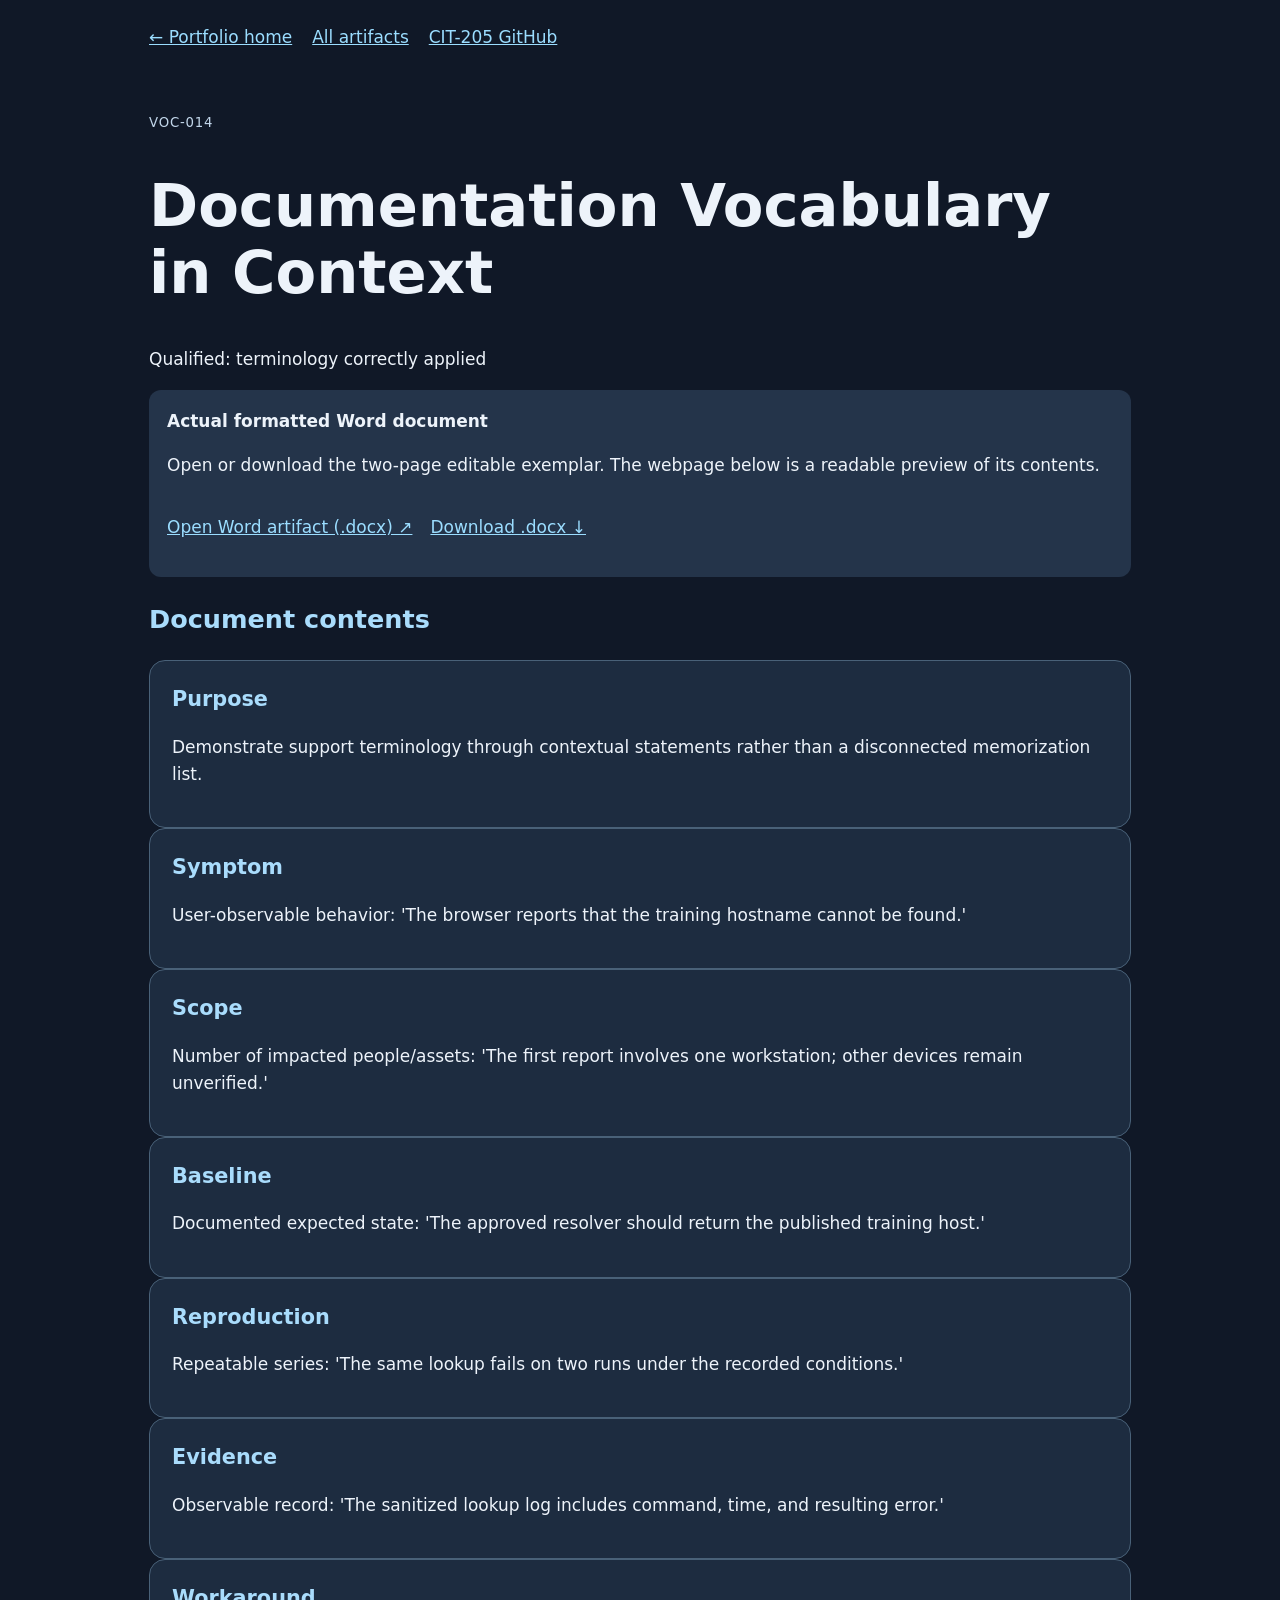
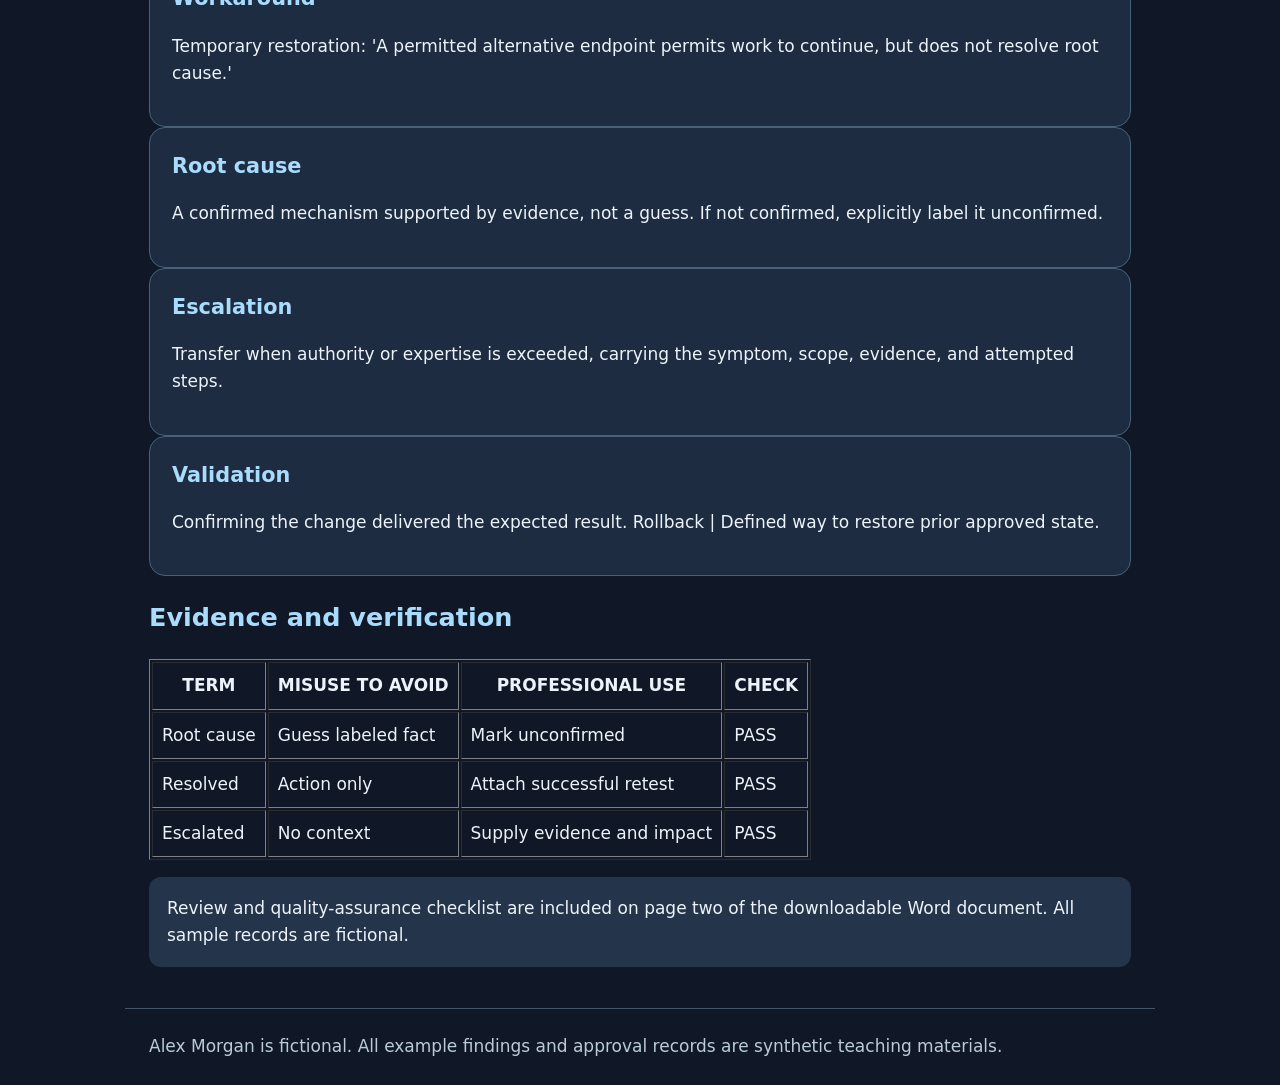
==== examples/exemplary-portfolio/artifacts/documentation-vocabulary.html @ 13417f0a "Publish complete Alex Morgan Word artifacts and individual pages" ====
<!doctype html><html lang="en"><head><meta charset="utf-8"><meta name="viewport" content="width=device-width,initial-scale=1"><title>Documentation Vocabulary in Context | Alex Morgan</title><link rel="stylesheet" href="../portfolio.css"></head><body><header><nav class="topnav"><a href="../index.html">← Portfolio home</a><a href="../index.html#artifacts">All artifacts</a><a href="https://github.com/student-operated-technology-ecosystem/CIT-205-classroom">CIT-205 GitHub</a></nav></header><main><p class="eyebrow">VOC-014</p><h1>Documentation Vocabulary in Context</h1><p>Qualified: terminology correctly applied</p><div class="note"><strong>Actual formatted Word document</strong><p>Open or download the two-page editable exemplar. The webpage below is a readable preview of its contents.</p><div class="buttons"><a href="documentation-vocabulary.docx">Open Word artifact (.docx) ↗</a><a href="documentation-vocabulary.docx" download>Download .docx ↓</a></div></div><h2>Document contents</h2><section class="card"><h2>Purpose</h2><p>Demonstrate support terminology through contextual statements rather than a disconnected memorization list.</p></section><section class="card"><h2>Symptom</h2><p>User-observable behavior: &#x27;The browser reports that the training hostname cannot be found.&#x27;</p></section><section class="card"><h2>Scope</h2><p>Number of impacted people/assets: &#x27;The first report involves one workstation; other devices remain unverified.&#x27;</p></section><section class="card"><h2>Baseline</h2><p>Documented expected state: &#x27;The approved resolver should return the published training host.&#x27;</p></section><section class="card"><h2>Reproduction</h2><p>Repeatable series: &#x27;The same lookup fails on two runs under the recorded conditions.&#x27;</p></section><section class="card"><h2>Evidence</h2><p>Observable record: &#x27;The sanitized lookup log includes command, time, and resulting error.&#x27;</p></section><section class="card"><h2>Workaround</h2><p>Temporary restoration: &#x27;A permitted alternative endpoint permits work to continue, but does not resolve root cause.&#x27;</p></section><section class="card"><h2>Root cause</h2><p>A confirmed mechanism supported by evidence, not a guess. If not confirmed, explicitly label it unconfirmed.</p></section><section class="card"><h2>Escalation</h2><p>Transfer when authority or expertise is exceeded, carrying the symptom, scope, evidence, and attempted steps.</p></section><section class="card"><h2>Validation</h2><p>Confirming the change delivered the expected result. Rollback | Defined way to restore prior approved state.</p></section><h2>Evidence and verification</h2><div style="overflow-x:auto"><table border="1" cellpadding="9"><thead><tr><th scope="col">TERM</th><th scope="col">MISUSE TO AVOID</th><th scope="col">PROFESSIONAL USE</th><th scope="col">CHECK</th></tr></thead><tbody><tr><td>Root cause</td><td>Guess labeled fact</td><td>Mark unconfirmed</td><td>PASS</td></tr><tr><td>Resolved</td><td>Action only</td><td>Attach successful retest</td><td>PASS</td></tr><tr><td>Escalated</td><td>No context</td><td>Supply evidence and impact</td><td>PASS</td></tr></tbody></table></div><p class="note">Review and quality-assurance checklist are included on page two of the downloadable Word document. All sample records are fictional.</p></main><footer>Alex Morgan is fictional. All example findings and approval records are synthetic teaching materials.</footer></body></html>
---- examples/exemplary-portfolio/portfolio.css ----
*{box-sizing:border-box}body{margin:0;background:#101827;color:#edf3fa;font:17px/1.6 system-ui,-apple-system,Segoe UI,sans-serif}a{color:#9bddff}a:focus-visible{outline:3px solid #fff;outline-offset:4px}header,main,footer{max-width:1030px;padding:24px;margin:auto}.topnav{display:flex;flex-wrap:wrap;gap:20px}h1{font-size:clamp(2.2rem,5vw,3.7rem);line-height:1.12}h2{color:#a9dcfc}.eyebrow{color:#c2d6ea;letter-spacing:.06em;text-transform:uppercase;font-size:.83rem}.grid{display:grid;grid-template-columns:repeat(auto-fit,minmax(min(100%,290px),1fr));gap:18px}.card{background:#1d2c40;border:1px solid #496178;border-radius:16px;padding:22px}.card h2{margin-top:0;font-size:1.3rem}.card a{display:inline-block;margin-top:12px}.buttons{display:flex;flex-wrap:wrap;gap:18px;padding:18px 0}.note{background:#24344a;padding:18px;border-radius:12px}footer{border-top:1px solid #42556d;color:#bbcad9}
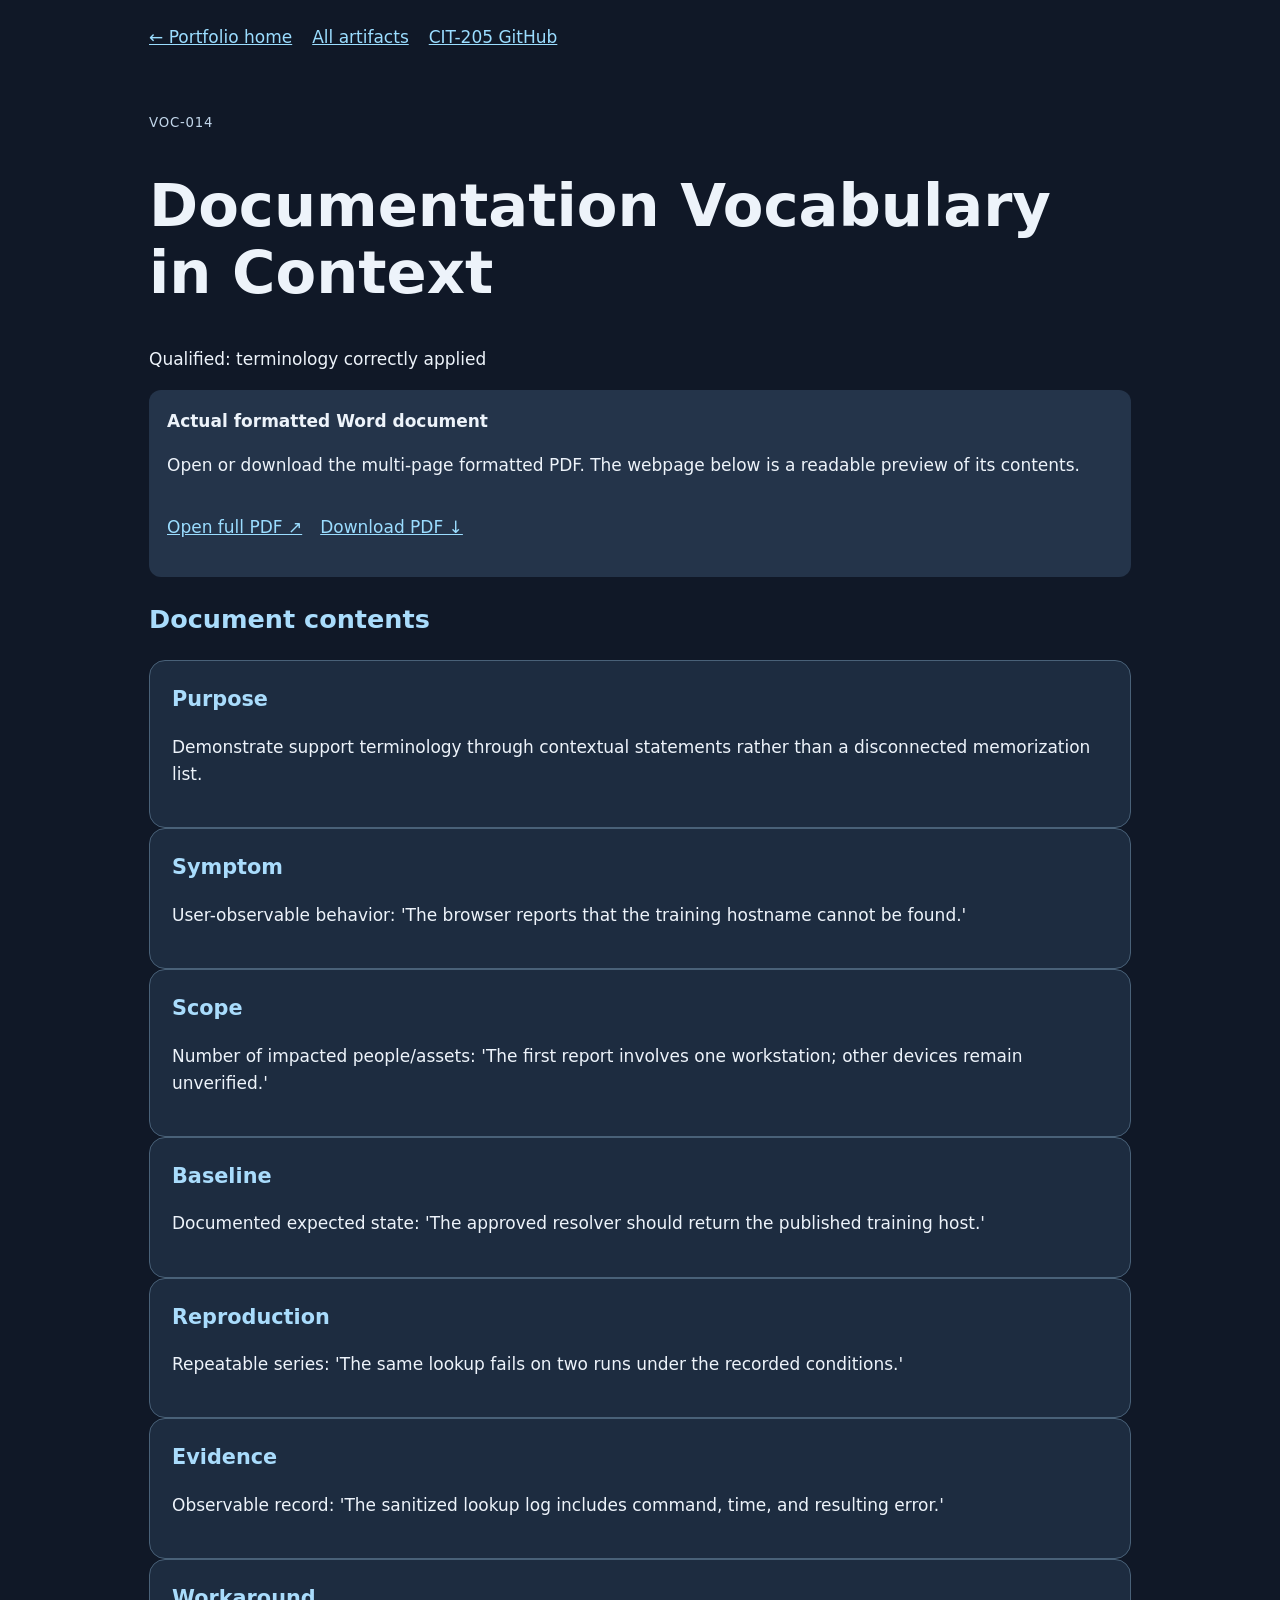
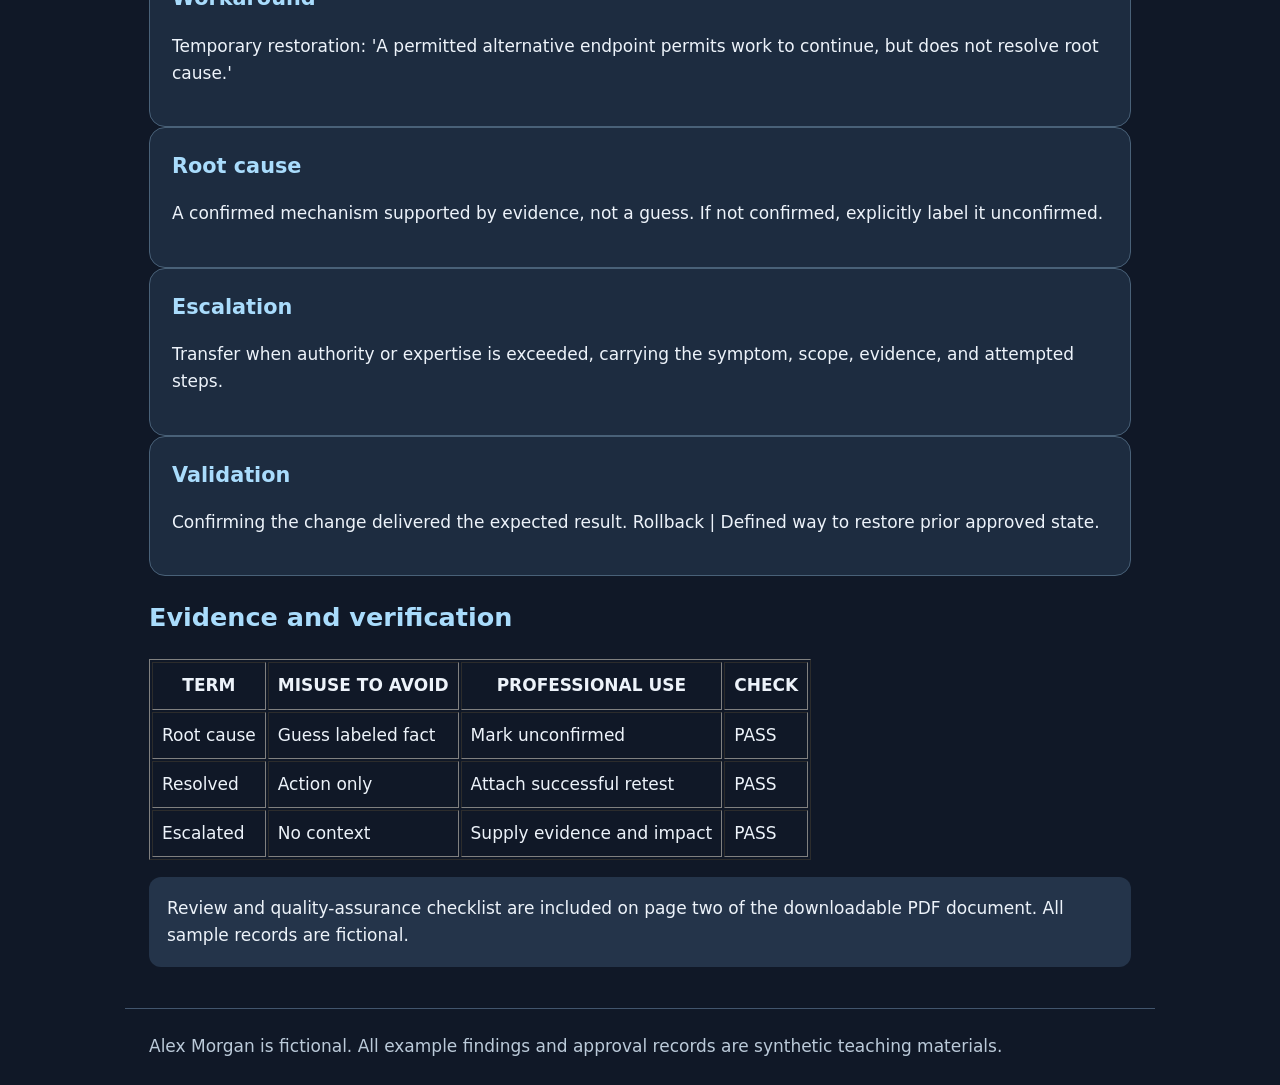
==== commit 502bb3a9: "Publish complete Alex Morgan Word artifacts and individual pages" ====
--- a/examples/exemplary-portfolio/artifacts/documentation-vocabulary.html
+++ b/examples/exemplary-portfolio/artifacts/documentation-vocabulary.html
@@ -1 +1 @@
-<!doctype html><html lang="en"><head><meta charset="utf-8"><meta name="viewport" content="width=device-width,initial-scale=1"><title>Documentation Vocabulary in Context | Alex Morgan</title><link rel="stylesheet" href="../portfolio.css"></head><body><header><nav class="topnav"><a href="../index.html">← Portfolio home</a><a href="../index.html#artifacts">All artifacts</a><a href="https://github.com/student-operated-technology-ecosystem/CIT-205-classroom">CIT-205 GitHub</a></nav></header><main><p class="eyebrow">VOC-014</p><h1>Documentation Vocabulary in Context</h1><p>Qualified: terminology correctly applied</p><div class="note"><strong>Actual formatted Word document</strong><p>Open or download the two-page editable exemplar. The webpage below is a readable preview of its contents.</p><div class="buttons"><a href="documentation-vocabulary.docx">Open Word artifact (.docx) ↗</a><a href="documentation-vocabulary.docx" download>Download .docx ↓</a></div></div><h2>Document contents</h2><section class="card"><h2>Purpose</h2><p>Demonstrate support terminology through contextual statements rather than a disconnected memorization list.</p></section><section class="card"><h2>Symptom</h2><p>User-observable behavior: &#x27;The browser reports that the training hostname cannot be found.&#x27;</p></section><section class="card"><h2>Scope</h2><p>Number of impacted people/assets: &#x27;The first report involves one workstation; other devices remain unverified.&#x27;</p></section><section class="card"><h2>Baseline</h2><p>Documented expected state: &#x27;The approved resolver should return the published training host.&#x27;</p></section><section class="card"><h2>Reproduction</h2><p>Repeatable series: &#x27;The same lookup fails on two runs under the recorded conditions.&#x27;</p></section><section class="card"><h2>Evidence</h2><p>Observable record: &#x27;The sanitized lookup log includes command, time, and resulting error.&#x27;</p></section><section class="card"><h2>Workaround</h2><p>Temporary restoration: &#x27;A permitted alternative endpoint permits work to continue, but does not resolve root cause.&#x27;</p></section><section class="card"><h2>Root cause</h2><p>A confirmed mechanism supported by evidence, not a guess. If not confirmed, explicitly label it unconfirmed.</p></section><section class="card"><h2>Escalation</h2><p>Transfer when authority or expertise is exceeded, carrying the symptom, scope, evidence, and attempted steps.</p></section><section class="card"><h2>Validation</h2><p>Confirming the change delivered the expected result. Rollback | Defined way to restore prior approved state.</p></section><h2>Evidence and verification</h2><div style="overflow-x:auto"><table border="1" cellpadding="9"><thead><tr><th scope="col">TERM</th><th scope="col">MISUSE TO AVOID</th><th scope="col">PROFESSIONAL USE</th><th scope="col">CHECK</th></tr></thead><tbody><tr><td>Root cause</td><td>Guess labeled fact</td><td>Mark unconfirmed</td><td>PASS</td></tr><tr><td>Resolved</td><td>Action only</td><td>Attach successful retest</td><td>PASS</td></tr><tr><td>Escalated</td><td>No context</td><td>Supply evidence and impact</td><td>PASS</td></tr></tbody></table></div><p class="note">Review and quality-assurance checklist are included on page two of the downloadable Word document. All sample records are fictional.</p></main><footer>Alex Morgan is fictional. All example findings and approval records are synthetic teaching materials.</footer></body></html>+<!doctype html><html lang="en"><head><meta charset="utf-8"><meta name="viewport" content="width=device-width,initial-scale=1"><title>Documentation Vocabulary in Context | Alex Morgan</title><link rel="stylesheet" href="../portfolio.css"></head><body><header><nav class="topnav"><a href="../index.html">← Portfolio home</a><a href="../index.html#artifacts">All artifacts</a><a href="https://github.com/student-operated-technology-ecosystem/CIT-205-classroom">CIT-205 GitHub</a></nav></header><main><p class="eyebrow">VOC-014</p><h1>Documentation Vocabulary in Context</h1><p>Qualified: terminology correctly applied</p><div class="note"><strong>Actual formatted Word document</strong><p>Open or download the multi-page formatted PDF. The webpage below is a readable preview of its contents.</p><div class="buttons"><a href="documentation-vocabulary.pdf">Open full PDF ↗</a><a href="documentation-vocabulary.pdf" download>Download PDF ↓</a></div></div><h2>Document contents</h2><section class="card"><h2>Purpose</h2><p>Demonstrate support terminology through contextual statements rather than a disconnected memorization list.</p></section><section class="card"><h2>Symptom</h2><p>User-observable behavior: &#x27;The browser reports that the training hostname cannot be found.&#x27;</p></section><section class="card"><h2>Scope</h2><p>Number of impacted people/assets: &#x27;The first report involves one workstation; other devices remain unverified.&#x27;</p></section><section class="card"><h2>Baseline</h2><p>Documented expected state: &#x27;The approved resolver should return the published training host.&#x27;</p></section><section class="card"><h2>Reproduction</h2><p>Repeatable series: &#x27;The same lookup fails on two runs under the recorded conditions.&#x27;</p></section><section class="card"><h2>Evidence</h2><p>Observable record: &#x27;The sanitized lookup log includes command, time, and resulting error.&#x27;</p></section><section class="card"><h2>Workaround</h2><p>Temporary restoration: &#x27;A permitted alternative endpoint permits work to continue, but does not resolve root cause.&#x27;</p></section><section class="card"><h2>Root cause</h2><p>A confirmed mechanism supported by evidence, not a guess. If not confirmed, explicitly label it unconfirmed.</p></section><section class="card"><h2>Escalation</h2><p>Transfer when authority or expertise is exceeded, carrying the symptom, scope, evidence, and attempted steps.</p></section><section class="card"><h2>Validation</h2><p>Confirming the change delivered the expected result. Rollback | Defined way to restore prior approved state.</p></section><h2>Evidence and verification</h2><div style="overflow-x:auto"><table border="1" cellpadding="9"><thead><tr><th scope="col">TERM</th><th scope="col">MISUSE TO AVOID</th><th scope="col">PROFESSIONAL USE</th><th scope="col">CHECK</th></tr></thead><tbody><tr><td>Root cause</td><td>Guess labeled fact</td><td>Mark unconfirmed</td><td>PASS</td></tr><tr><td>Resolved</td><td>Action only</td><td>Attach successful retest</td><td>PASS</td></tr><tr><td>Escalated</td><td>No context</td><td>Supply evidence and impact</td><td>PASS</td></tr></tbody></table></div><p class="note">Review and quality-assurance checklist are included on page two of the downloadable PDF document. All sample records are fictional.</p></main><footer>Alex Morgan is fictional. All example findings and approval records are synthetic teaching materials.</footer></body></html>
